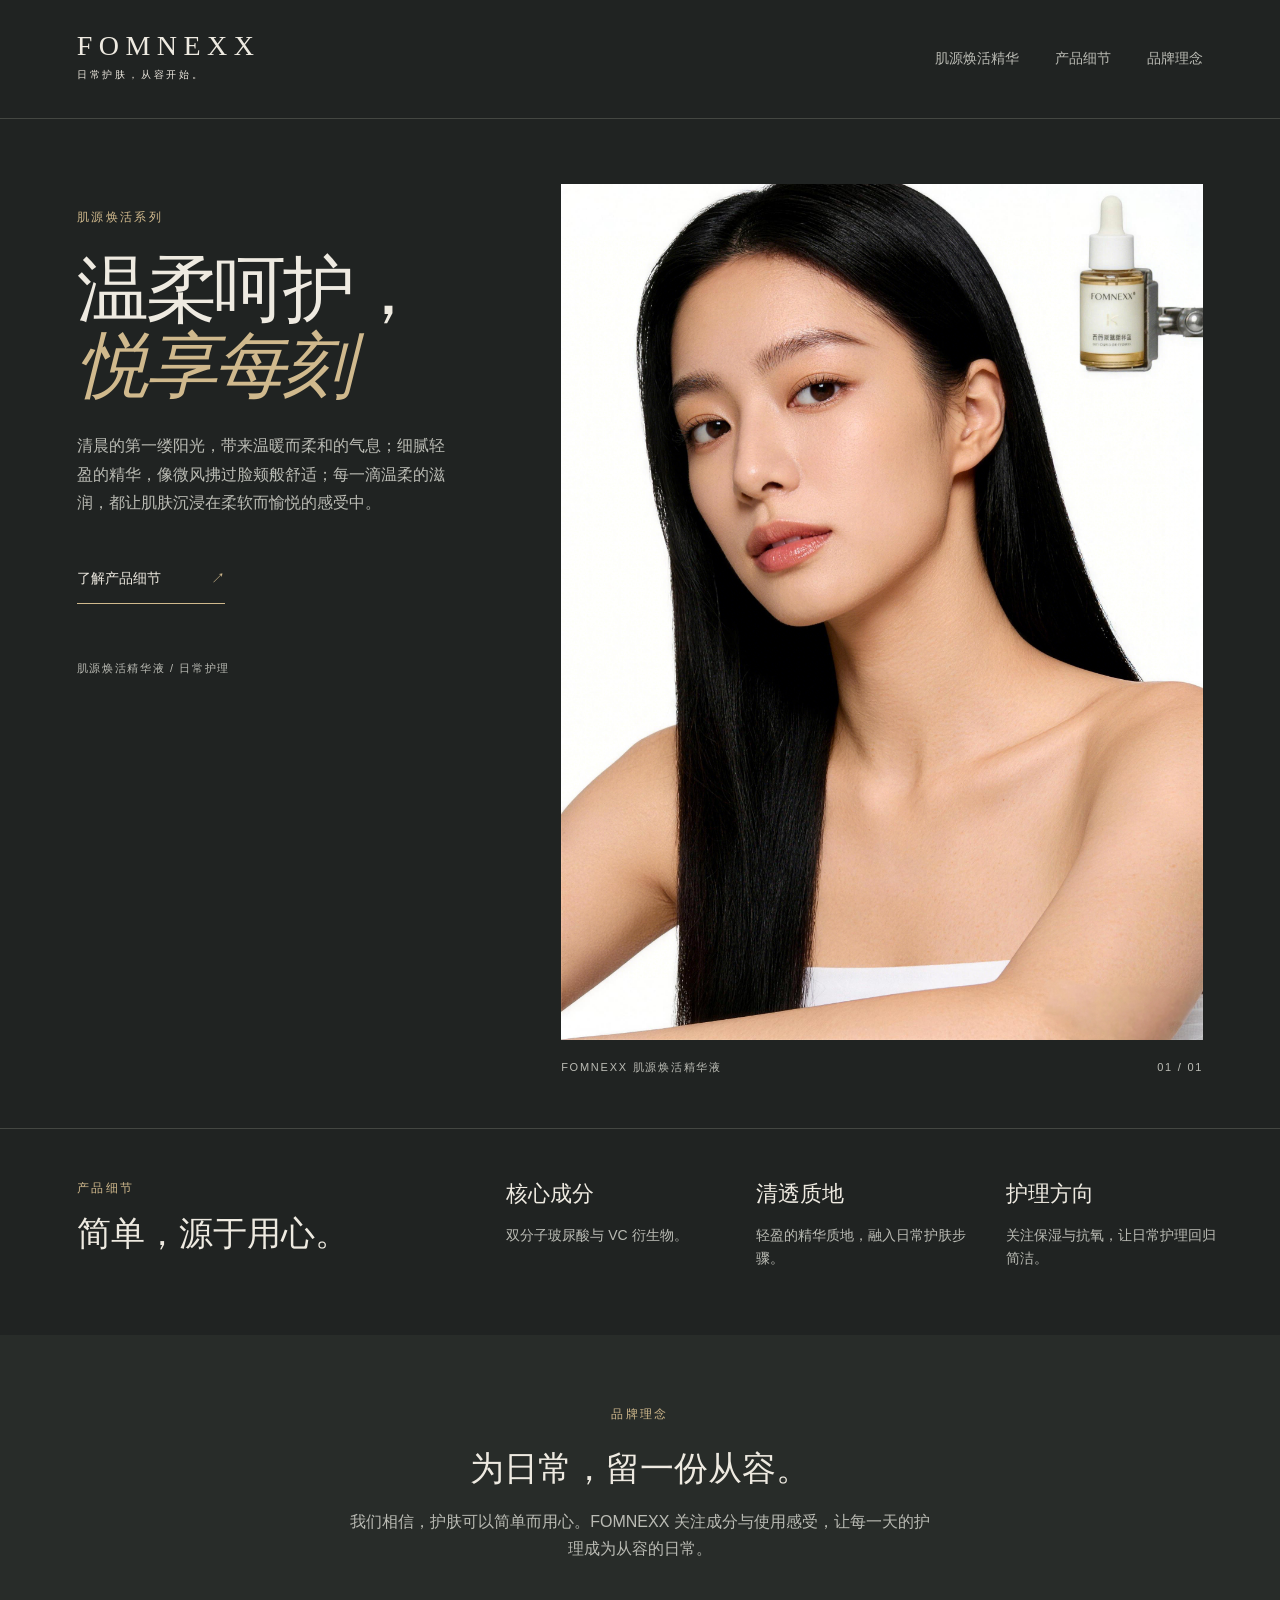
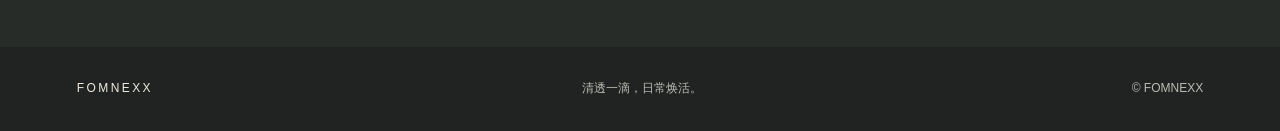
==== he.html @ 8174bc0a "Add fixed experiment pages without material switching" ====
<!doctype html>
<html lang="zh-CN"><head><meta charset="utf-8"><meta name="viewport" content="width=device-width, initial-scale=1"><meta name="referrer" content="no-referrer"><meta name="description" content="FOMNEXX 肌源焕活精华液。双分子玻尿酸与 VC 衍生物，清透质地，关注日常保湿与抗氧护理。"><title>FOMNEXX — 肌源焕活精华液</title><link rel="icon" href="./favicon.svg" type="image/svg+xml"><link rel="stylesheet" href="./style.css"><script src="./conditions.js?v=1" defer></script><script src="./config.js" defer></script><script src="./factorial.js?v=3" defer></script></head>
<body data-page="entry" data-condition="HE"><header><a class="wordmark" href="#" aria-label="FOMNEXX 首页">FOMNEXX<span>日常护肤，从容开始。</span></a><nav aria-label="主导航"><a href="#collection">肌源焕活精华</a><a href="#details">产品细节</a><a href="#philosophy">品牌理念</a></nav></header>
<main><section class="hero" id="collection"><div class="intro"><p class="eyebrow">肌源焕活系列</p><h1 id="ad-title">温柔呵护，<br><em>悦享每刻</em></h1><p class="description" id="ad-copy">清晨的第一缕阳光，带来温暖而柔和的气息；细腻轻盈的精华，像微风拂过脸颊般舒适；每一滴温柔的滋润，都让肌肤沉浸在柔软而愉悦的感受中。</p><a class="link-button" href="#details">了解产品细节 <span aria-hidden="true">↗</span></a><p class="edition">肌源焕活精华液 / 日常护理</p></div><figure><img src="./campaign-b.jpg" width="2160" height="2880" alt="FOMNEXX 肌源焕活精华液品牌形象" fetchpriority="high"><figcaption><span>FOMNEXX 肌源焕活精华液</span><span>01 / 01</span></figcaption></figure></section>
<section class="details" id="details"><div><p class="eyebrow">产品细节</p><h2>简单，源于用心。</h2></div><dl><div><dt>核心成分</dt><dd>双分子玻尿酸与 VC 衍生物。</dd></div><div><dt>清透质地</dt><dd>轻盈的精华质地，融入日常护肤步骤。</dd></div><div><dt>护理方向</dt><dd>关注保湿与抗氧，让日常护理回归简洁。</dd></div></dl></section><section class="philosophy" id="philosophy"><p class="eyebrow">品牌理念</p><h2>为日常，留一份从容。</h2><p>我们相信，护肤可以简单而用心。FOMNEXX 关注成分与使用感受，让每一天的护理成为从容的日常。</p></section></main><footer><span class="footer-brand">FOMNEXX</span><span>清透一滴，日常焕活。</span><span>© FOMNEXX</span></footer>
<dialog id="updates" aria-labelledby="popup-title" aria-describedby="popup-question"><div class="modal-mark" aria-hidden="true">F</div><p class="eyebrow">来自 FOMNEXX 的邀请</p><h2 id="popup-title">关注 FOMNEXX 最新动态</h2><p id="popup-question">您是否愿意接收 FOMNEXX 未来的产品资讯与特别优惠？</p><div class="choices"><button id="yes" type="button">愿意，获取最新动态</button><button id="no" class="secondary" type="button">不了，谢谢</button></div><p id="save-status" role="status" aria-live="polite"></p></dialog><div id="toast" role="status" aria-live="polite"></div><noscript><p class="notice">请启用 JavaScript 以完整浏览此页面。</p></noscript></body></html>
---- style.css ----
:root{color-scheme:dark;--bg:#202322;--text:#eeeae1;--muted:#babbb4;--line:#444742;--gold:#d0b98d}*{box-sizing:border-box}html{scroll-behavior:smooth;scroll-padding-top:24px}body{margin:0;background:var(--bg);color:var(--text);font:16px/1.65 Arial,sans-serif}a{color:inherit;text-decoration:none}header{max-width:1600px;margin:auto;padding:30px 6%;display:flex;justify-content:space-between;align-items:center;border-bottom:1px solid var(--line)}.wordmark{font:28px Georgia,serif;letter-spacing:.23em}.wordmark span{display:block;font:10px/2.6 Arial,sans-serif;letter-spacing:.28em}nav{display:flex;gap:36px;font-size:14px;color:var(--muted)}nav a:hover{color:var(--text)}.hero{max-width:1600px;margin:auto;display:grid;grid-template-columns:43% 57%;min-height:680px;padding:65px 6% 52px;gap:0}.intro{padding:24px 40px 0 0}.eyebrow{font-size:12px;letter-spacing:.2em;font-weight:normal;color:var(--gold);margin:0 0 24px}h1{font:clamp(48px,5.6vw,88px)/1.06 Georgia,serif;letter-spacing:-.045em;margin:0 0 28px}h1 em{font-weight:normal;color:var(--gold)}.description{max-width:370px;color:var(--muted);font-size:16px;line-height:1.8}.link-button{display:inline-flex;gap:50px;padding:13px 0;border-bottom:1px solid var(--gold);margin-top:20px;font-size:14px}.link-button span{color:var(--gold)}.edition{font-size:11px;letter-spacing:.15em;color:var(--muted);margin-top:55px}figure{margin:0;align-self:stretch;display:flex;flex-direction:column;min-width:0}figure img{width:100%;height:100%;min-height:420px;max-height:570px;object-fit:cover;background:#171b1a}figcaption{display:flex;justify-content:space-between;color:var(--muted);font-size:11px;letter-spacing:.16em;padding-top:18px}.details{padding:50px 6% 60px;max-width:1600px;margin:auto;border-top:1px solid var(--line);display:grid;grid-template-columns:36% 64%;gap:24px}h2{font:34px/1.2 Georgia,serif;margin:0 0 20px}.details .eyebrow{margin-bottom:15px}dl{display:grid;grid-template-columns:repeat(3,1fr);gap:28px;margin:0}dt{font:22px Georgia,serif;margin:0 0 15px}dd{font-size:14px;color:var(--muted);margin:0}.philosophy{padding:70px 24px 85px;text-align:center;background:#282c29}.philosophy p:last-child{max-width:580px;margin:auto;color:var(--muted)}footer{padding:32px 6%;display:flex;justify-content:space-between;gap:20px;color:var(--muted);font-size:12px}.footer-brand{letter-spacing:.2em;color:var(--text)}dialog{background:#f4f0e7;color:#232723;border:0;width:min(470px,calc(100% - 32px));padding:35px;border-radius:2px;text-align:center;box-shadow:0 25px 100px #0006;max-height:90dvh;overflow:auto}dialog::backdrop{background:#101412a8}dialog .eyebrow{color:#6c624e;font-size:11px;margin-bottom:16px}.modal-mark{font:38px Georgia,serif;margin-bottom:18px}dialog h2{font-size:30px}dialog p{font-size:15px;line-height:1.65}button{font:14px/1.5 Arial,sans-serif;border:1px solid #28332c;padding:14px 16px;cursor:pointer;background:#28332c;color:#fff;min-height:48px}.choices{display:grid;gap:10px;margin-top:26px}.secondary{background:transparent;color:#28332c}button:disabled{opacity:.6;cursor:wait}button:hover{filter:brightness(1.15)}:focus-visible{outline:2px solid #ba9561;outline-offset:5px}#save-status{margin:14px 0 0;min-height:0;font-size:13px}#save-status:empty{display:none}#toast{position:fixed;bottom:24px;left:50%;transform:translateX(-50%);background:#f4f0e7;color:#232723;padding:14px 24px;box-shadow:0 4px 30px #0005}#toast:empty{display:none}.notice{text-align:center}@media(max-width:850px){header{padding:24px 6%}nav{gap:18px;font-size:12px}.hero{grid-template-columns:1fr;padding-top:32px;gap:30px}.intro{padding:0}h1{font-size:64px}.description{max-width:520px}.edition{margin-top:30px}figure img{min-height:280px;max-height:550px;aspect-ratio:3/2}.details{grid-template-columns:1fr}dl{gap:22px}.philosophy{padding:55px 6%}footer{flex-wrap:wrap}}@media(max-width:480px){.wordmark{font-size:23px}nav a:last-child{display:none}nav{gap:14px}h1{font-size:55px}dl{grid-template-columns:1fr;gap:25px}dt{margin-bottom:8px}dialog{padding:28px 24px}footer span:nth-child(2){width:100%;order:3}}@media(prefers-reduced-motion:reduce){html{scroll-behavior:auto}}
:root .test-notice{display:flex;align-items:center;justify-content:center;gap:16px;flex-wrap:wrap;padding:10px 18px;background:#f4f0e7;color:#232723;font-size:14px}.test-notice button{padding:8px 14px;min-height:40px}

.hero figure img{height:auto;min-height:0;max-height:none;aspect-ratio:3/4;object-fit:contain}
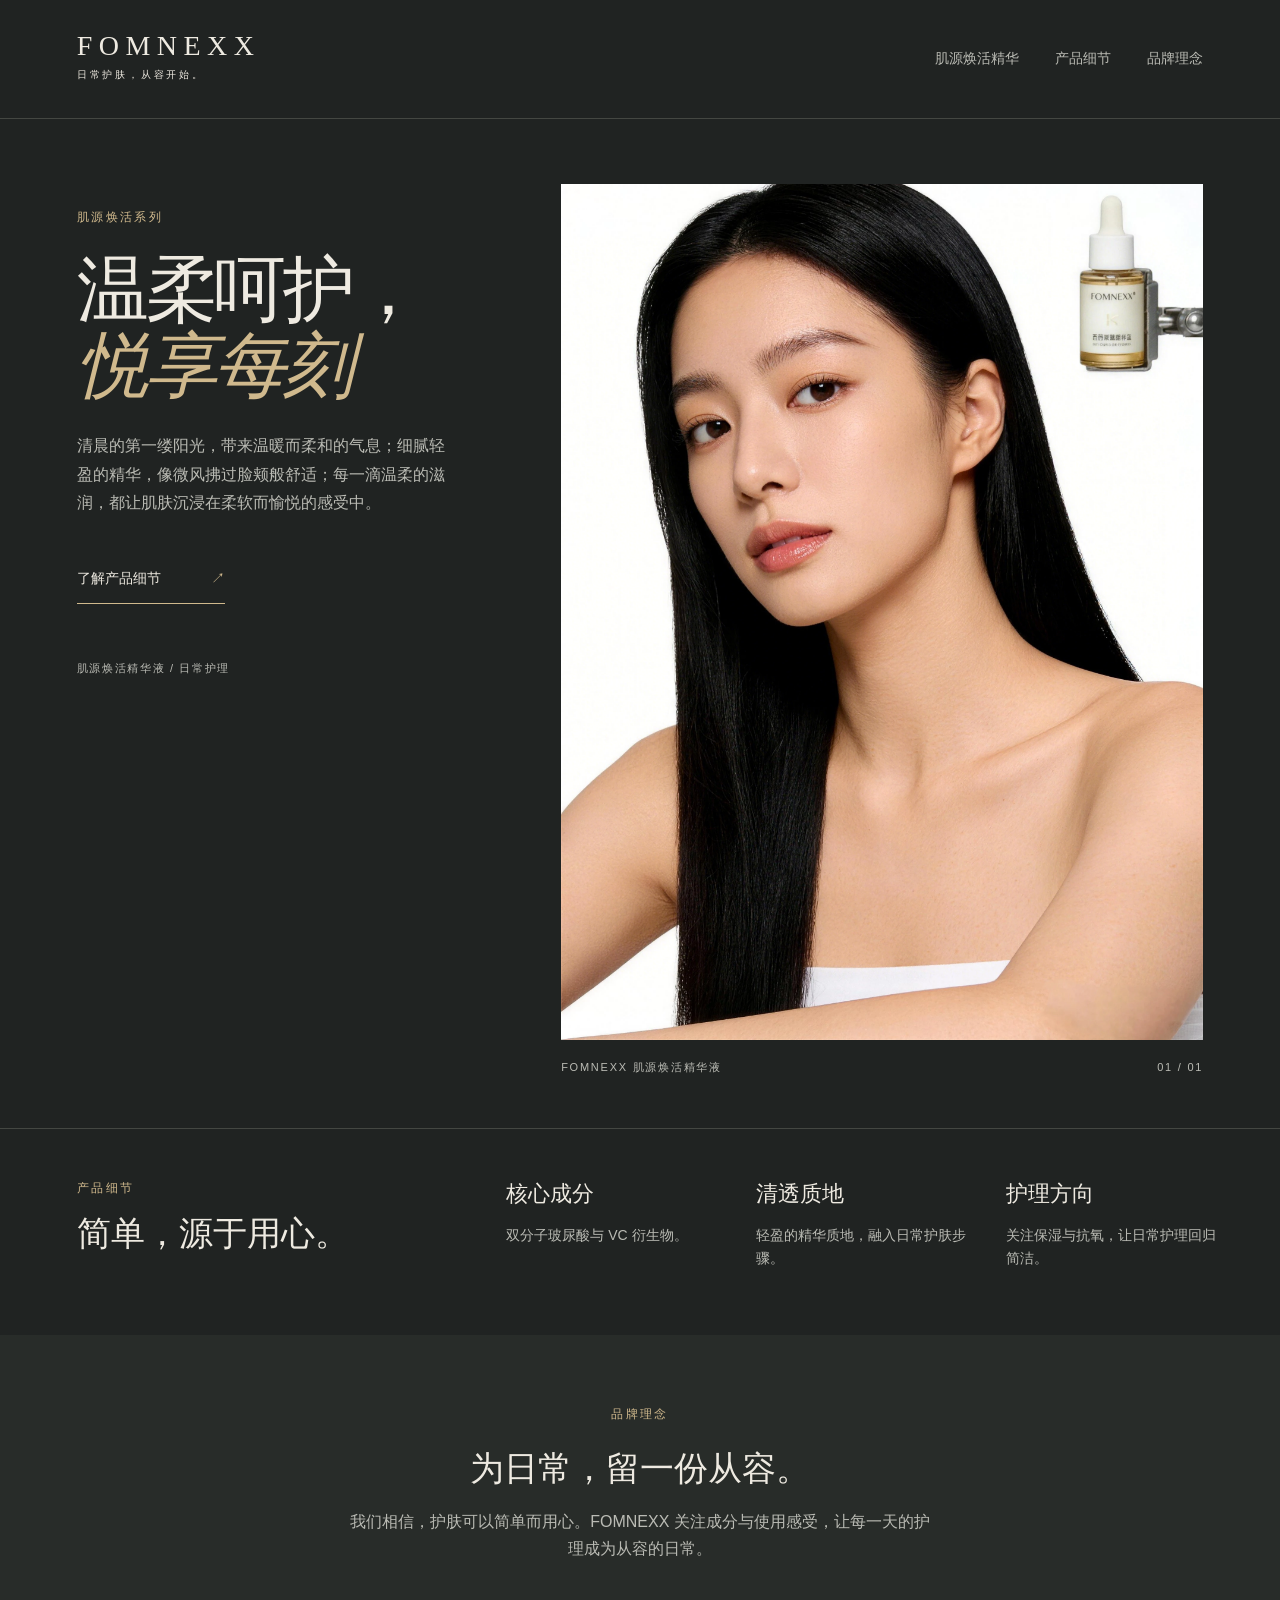
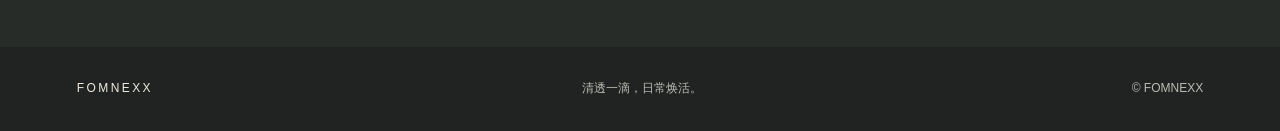
==== commit 96fc107a: "Optimize both experiment images uniformly at WebP q90" ====
--- a/he.html
+++ b/he.html
@@ -1,6 +1,6 @@
 <!doctype html>
-<html lang="zh-CN"><head><meta charset="utf-8"><meta name="viewport" content="width=device-width, initial-scale=1"><meta name="referrer" content="no-referrer"><meta name="description" content="FOMNEXX 肌源焕活精华液。双分子玻尿酸与 VC 衍生物，清透质地，关注日常保湿与抗氧护理。"><title>FOMNEXX — 肌源焕活精华液</title><link rel="icon" href="./favicon.svg" type="image/svg+xml"><link rel="stylesheet" href="./style.css"><script src="./conditions.js?v=1" defer></script><script src="./config.js" defer></script><script src="./factorial.js?v=3" defer></script></head>
+<html lang="zh-CN"><head><meta charset="utf-8"><meta name="viewport" content="width=device-width, initial-scale=1"><meta name="referrer" content="no-referrer"><meta name="description" content="FOMNEXX 肌源焕活精华液。双分子玻尿酸与 VC 衍生物，清透质地，关注日常保湿与抗氧护理。"><title>FOMNEXX — 肌源焕活精华液</title><link rel="icon" href="./favicon.svg" type="image/svg+xml"><link rel="preload" as="image" type="image/webp" href="./campaign-b-q90-v1.webp" fetchpriority="high"><link rel="stylesheet" href="./style.css"><script src="./conditions.js?v=1" defer></script><script src="./config.js" defer></script><script src="./factorial.js?v=4" defer></script></head>
 <body data-page="entry" data-condition="HE"><header><a class="wordmark" href="#" aria-label="FOMNEXX 首页">FOMNEXX<span>日常护肤，从容开始。</span></a><nav aria-label="主导航"><a href="#collection">肌源焕活精华</a><a href="#details">产品细节</a><a href="#philosophy">品牌理念</a></nav></header>
-<main><section class="hero" id="collection"><div class="intro"><p class="eyebrow">肌源焕活系列</p><h1 id="ad-title">温柔呵护，<br><em>悦享每刻</em></h1><p class="description" id="ad-copy">清晨的第一缕阳光，带来温暖而柔和的气息；细腻轻盈的精华，像微风拂过脸颊般舒适；每一滴温柔的滋润，都让肌肤沉浸在柔软而愉悦的感受中。</p><a class="link-button" href="#details">了解产品细节 <span aria-hidden="true">↗</span></a><p class="edition">肌源焕活精华液 / 日常护理</p></div><figure><img src="./campaign-b.jpg" width="2160" height="2880" alt="FOMNEXX 肌源焕活精华液品牌形象" fetchpriority="high"><figcaption><span>FOMNEXX 肌源焕活精华液</span><span>01 / 01</span></figcaption></figure></section>
+<main><section class="hero" id="collection"><div class="intro"><p class="eyebrow">肌源焕活系列</p><h1 id="ad-title">温柔呵护，<br><em>悦享每刻</em></h1><p class="description" id="ad-copy">清晨的第一缕阳光，带来温暖而柔和的气息；细腻轻盈的精华，像微风拂过脸颊般舒适；每一滴温柔的滋润，都让肌肤沉浸在柔软而愉悦的感受中。</p><a class="link-button" href="#details">了解产品细节 <span aria-hidden="true">↗</span></a><p class="edition">肌源焕活精华液 / 日常护理</p></div><figure><img src="./campaign-b-q90-v1.webp" width="2160" height="2880" alt="FOMNEXX 肌源焕活精华液品牌形象" fetchpriority="high" loading="eager" decoding="async"><figcaption><span>FOMNEXX 肌源焕活精华液</span><span>01 / 01</span></figcaption></figure></section>
 <section class="details" id="details"><div><p class="eyebrow">产品细节</p><h2>简单，源于用心。</h2></div><dl><div><dt>核心成分</dt><dd>双分子玻尿酸与 VC 衍生物。</dd></div><div><dt>清透质地</dt><dd>轻盈的精华质地，融入日常护肤步骤。</dd></div><div><dt>护理方向</dt><dd>关注保湿与抗氧，让日常护理回归简洁。</dd></div></dl></section><section class="philosophy" id="philosophy"><p class="eyebrow">品牌理念</p><h2>为日常，留一份从容。</h2><p>我们相信，护肤可以简单而用心。FOMNEXX 关注成分与使用感受，让每一天的护理成为从容的日常。</p></section></main><footer><span class="footer-brand">FOMNEXX</span><span>清透一滴，日常焕活。</span><span>© FOMNEXX</span></footer>
 <dialog id="updates" aria-labelledby="popup-title" aria-describedby="popup-question"><div class="modal-mark" aria-hidden="true">F</div><p class="eyebrow">来自 FOMNEXX 的邀请</p><h2 id="popup-title">关注 FOMNEXX 最新动态</h2><p id="popup-question">您是否愿意接收 FOMNEXX 未来的产品资讯与特别优惠？</p><div class="choices"><button id="yes" type="button">愿意，获取最新动态</button><button id="no" class="secondary" type="button">不了，谢谢</button></div><p id="save-status" role="status" aria-live="polite"></p></dialog><div id="toast" role="status" aria-live="polite"></div><noscript><p class="notice">请启用 JavaScript 以完整浏览此页面。</p></noscript></body></html>
